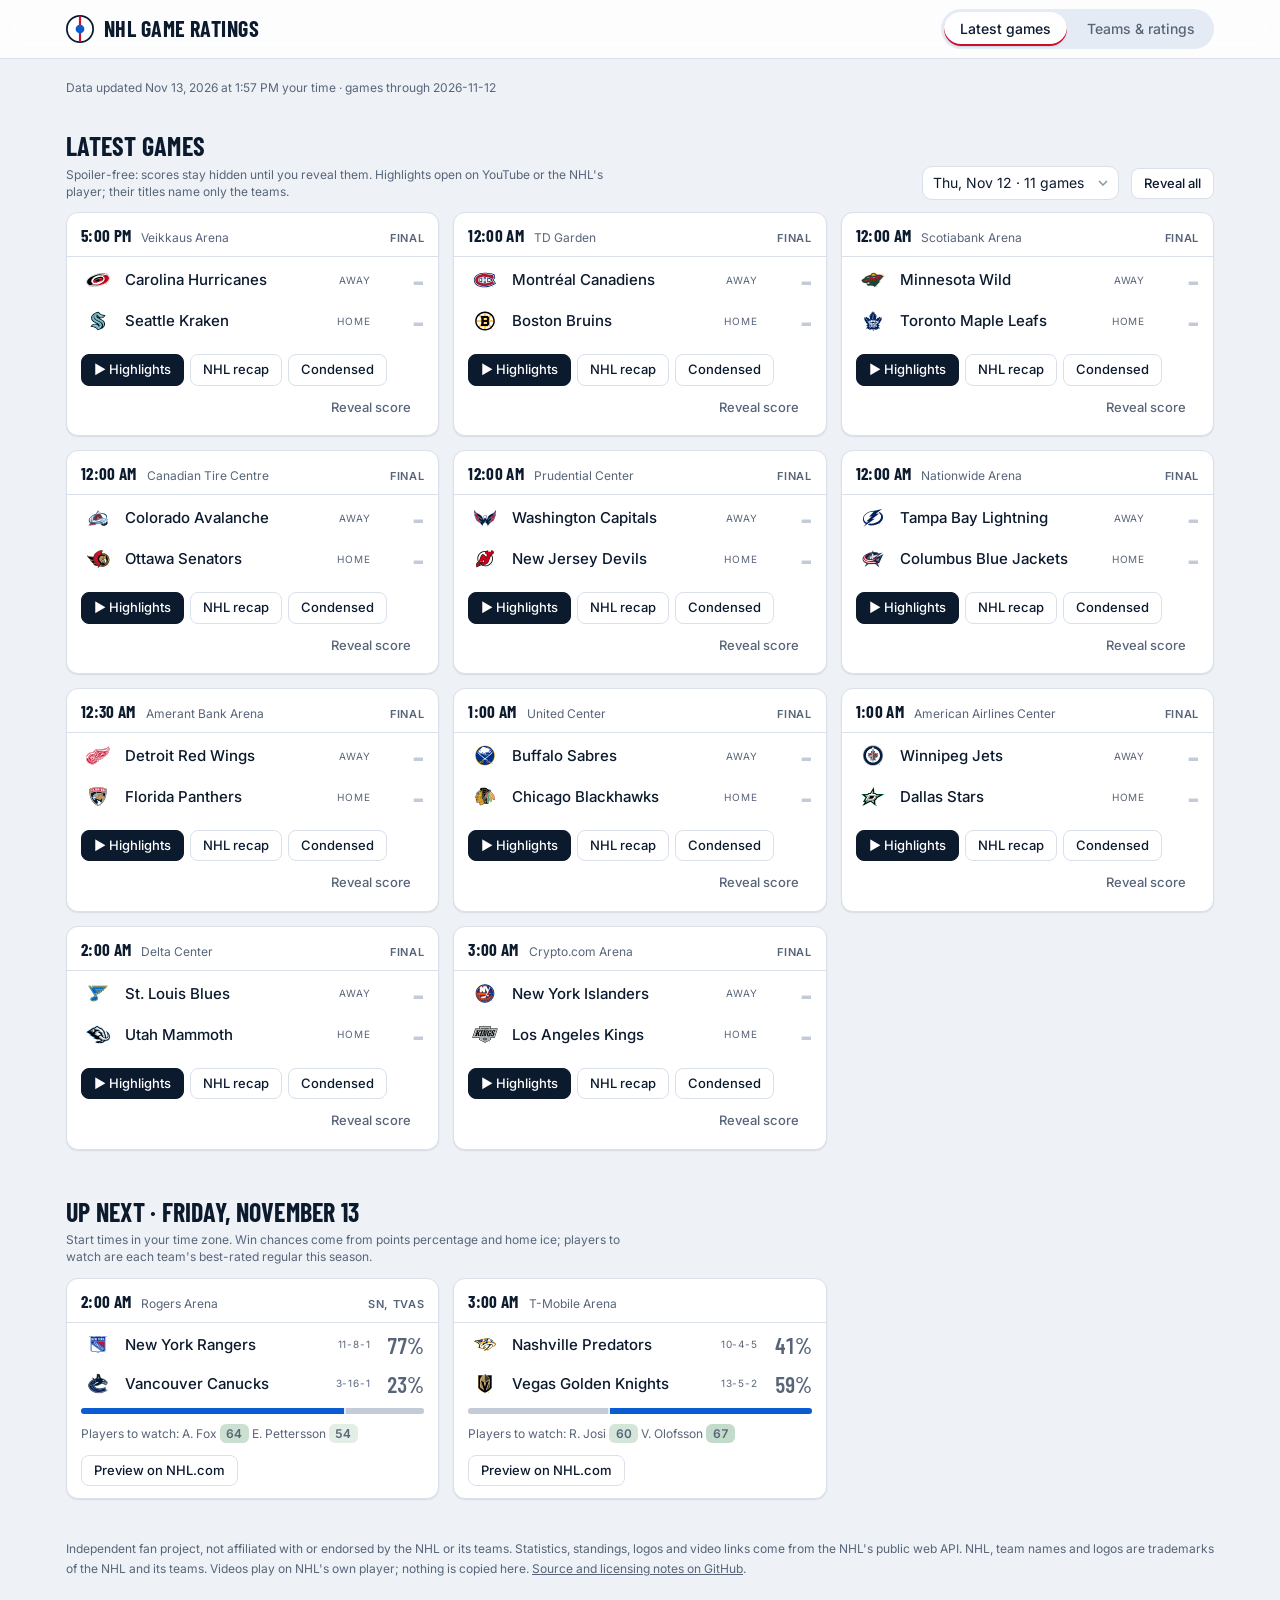
==== site/index.html @ 5bb73409 "Always-visible team, conference and division picker; compact stats views - Sticky strip with all 32 " ====
<!doctype html>
<html lang="en">
<head>
<meta charset="utf-8">
<meta name="viewport" content="width=device-width, initial-scale=1, viewport-fit=cover">
<meta name="color-scheme" content="light dark">
<meta name="theme-color" content="#ffffff" media="(prefers-color-scheme: light)">
<meta name="theme-color" content="#0d1726" media="(prefers-color-scheme: dark)">
<title>NHL Game Ratings</title>
<meta name="description" content="0-100 game scores and ratings for every NHL player, spoiler-free latest games, standings, trends and line combinations.">
<link rel="icon" href="data:image/svg+xml,%3Csvg xmlns='http://www.w3.org/2000/svg' viewBox='0 0 32 32'%3E%3Cellipse cx='16' cy='20' rx='12' ry='5' fill='%23141a23'/%3E%3Crect x='4' y='14' width='24' height='6' fill='%23141a23'/%3E%3Cellipse cx='16' cy='14' rx='12' ry='5' fill='%23394456'/%3E%3C/svg%3E">
<link rel="preconnect" href="https://fonts.googleapis.com">
<link rel="preconnect" href="https://fonts.gstatic.com" crossorigin>
<link rel="stylesheet" href="https://fonts.googleapis.com/css2?family=Barlow+Condensed:wght@500;600;700&family=Inter:wght@400;500;600&display=swap">
<link rel="stylesheet" href="theme.css?v=20261113e">
<link rel="stylesheet" href="app.css?v=20261113e">
<script src="vendor/d3.min.js"></script>
<script src="runtime.js?v=20261113e"></script>
</head>
<body>
<header class="app-head" id="top">
  <div class="app-head-in">
    <a class="brand" href="./" aria-label="NHL Game Ratings, home">
      <svg class="brand-mark" viewBox="0 0 32 32" aria-hidden="true"><circle cx="16" cy="16" r="15" class="bm-ring"/><path d="M16 1v30" class="bm-line"/><circle cx="16" cy="16" r="5" class="bm-dot"/></svg>
      <span class="brand-name">NHL Game Ratings</span>
    </a>
    <nav class="hr-tabs" role="tablist" aria-label="Views">
      <button type="button" class="hr-tab" role="tab" id="tab-latest" data-tab="latest" aria-controls="latest" aria-selected="true">Latest games</button>
      <button type="button" class="hr-tab" role="tab" id="tab-stats" data-tab="stats" aria-controls="stats" aria-selected="false">Teams &amp; ratings</button>
    </nav>
  </div>
</header>
<main id="dash-root">
<div class="hr">
  <h1 class="vh">NHL Game Ratings</h1>
  <p class="hr-updated" data-draw="updatedAt">—</p>

  <section class="hr-sec" id="latest" role="tabpanel" aria-labelledby="tab-latest">
    <div class="sec-head">
      <div>
        <h2>Latest games</h2>
        <p class="hr-sub">Spoiler-free: scores stay hidden until you reveal them. Highlights open on YouTube or the NHL's player; their titles name only the teams.</p>
      </div>
      <div class="hr-pick">
        <label for="hr-day" class="vh">Game day</label>
        <select id="hr-day" class="dash-select" data-draw="dayPick" aria-label="Game day" data-source="games"></select>
        <button type="button" class="hr-btn" id="hr-reveal-all">Reveal all</button>
        <button type="button" class="hr-btn" id="hr-hide-all" hidden>Hide all</button>
      </div>
    </div>
    <div class="hr-cards" data-source="games standings logosLight logosDark" data-draw="latestGames"></div>

  <section class="hr-sec" id="upnext" aria-labelledby="upnext-title">
    <div class="sec-head">
      <div>
        <h2 id="upnext-title" data-draw="upNextTitle">Up next</h2>
        <p class="hr-sub">Start times in your time zone. Win chances come from points percentage and home ice; players to watch are each team's best-rated regular this season.</p>
      </div>
    </div>
    <div class="hr-cards" data-source="upcoming standings logosLight logosDark" data-draw="upNext"></div>
  </section>
  </section>

  <div class="hr-panel" id="stats" role="tabpanel" aria-labelledby="tab-stats" hidden>
  <div class="scope" id="teams" role="group" aria-label="Pick a team, conference or division">
    <div class="scope-top" data-source="standings" data-draw="teamBar"></div>
    <div class="scope-logos" data-source="standings logosLight logosDark" data-draw="teamGrid"></div>
  </div>













  <nav class="sec-nav view-tabs" role="tablist" aria-label="Views of the stats">
    <button type="button" role="tab" data-view="players" aria-selected="true">Players</button>
    <button type="button" role="tab" data-view="team" data-needs-team aria-selected="false">Team</button>
    <button type="button" role="tab" data-view="lines" aria-selected="false">Lines</button>
    <button type="button" role="tab" data-view="league" aria-selected="false">Divisions &amp; standings</button>
  </nav>

  <div class="view" data-view="players">
    <div class="players-split">
  <section class="hr-sec" id="season">
    <div>
      <h2>Players</h2>
      <p class="hr-sub">Everything here is on a 0–100 scale where 50 is average. Rating is a running estimate of how good each player is, started from last season; game scores rate single games. Click a player to chart their season.</p>
      <details class="how">
        <summary>How it's scored</summary>
        <ul>
          <li><b>Game score</b> — each game's <i>xG Game Score</i>: shots, scoring chances (expected goals), assists, blocks, penalties, faceoffs, and the 5-on-5 chances for and against while on the ice. It's ranked against every game at the position: 50 is average, 70 beats 91% of games, 90 beats 99.6%.</li>
          <li><b>Rating</b> — starts from last season and moves a little toward each new game score, so one big night can't make a star. 50 is the average player, 70 about the top 2%.</li>
          <li><b>Goalies</b> — goals saved above expected: the chance quality of every shot faced minus goals allowed.</li>
          <li><b>Play-driving</b> — the team's 5-on-5 expected-goal edge per 60 minutes with the player on the ice, as a running rating; short nights count less.</li>
        </ul>
        <a href="#method">Full method</a>
      </details>
    </div>
    <div class="hr-scroll">
      <table class="hr-full hr-season" data-source="season" data-row-key="team,player_id" aria-label="Season average ratings by player">
        <thead><tr>
          <th class="l" data-field="name">Player</th>
          <th class="l" data-field="team">Team</th>
          <th class="l" data-field="pos">Pos</th>
          <th data-field="gp">GP</th>
          <th data-field="rating" title="Running estimate after the latest game, started from last season">Rating</th>
          <th data-field="since_start" title="Change since the start of the season">± Season</th>
          <th data-field="avg" title="Average game score this season">Avg game</th>
          <th data-field="last5" title="Average game score, last five games">Last 5</th>
          <th data-field="drive" title="5-on-5 expected-goal edge with the player on the ice, as a running rating">Play-driving</th>
        </tr></thead>
        <tbody data-draw="seasonRows"></tbody>
      </table>
    </div>
  </section>
  <section class="hr-sec" id="trends">
    <div class="hr-trend-grid" id="player-trend">
      <h3>Player trend</h3>
      <p class="hr-lede" data-draw="playerText">—</p>
      <div class="hr-key" aria-hidden="true">
        <span><i class="hr-sw hr-sw-dot"></i>Game score</span>
        <span><i class="hr-sw hr-sw-roll"></i>Rating</span>
        <span><i class="hr-sw hr-sw-band"></i>Likely range</span>
        <span><i class="hr-sw hr-sw-ref"></i>League average</span>
      </div>
      <div class="hr-chart" data-source="rolling" data-draw="playerChart"></div>
    </div>

    <div class="hr-trend-grid" id="hot">
      <h3>Who's trending</h3>
      <p class="hr-sub">Last five games against the season average (6+ games played).</p>
      <div class="hr-scroll">
        <table class="hr-full hr-hot" data-source="season" data-row-key="team,player_id" aria-label="Players trending up and down">
          <thead><tr>
            <th class="l" data-field="name">Player</th>
            <th class="l" data-field="pos">Pos</th>
            <th data-field="gp">GP</th>
            <th data-field="avg">Season</th>
            <th data-field="last5">Last 5</th>
            <th data-field="delta">Change</th>
            <th class="l">Last 10</th>
          </tr></thead>
          <tbody data-draw="hotRows"></tbody>
        </table>
      </div>
    </div>
  </section>
    </div>
  </div>

  <div class="view" data-view="team" hidden>
  <section class="hr-sec" id="team">
    <div class="team-hero" data-source="standings summary teamForm logosLight logosDark" data-draw="teamHero"></div>
  </section>
    <section class="hr-sec hr-trend-grid" id="team-trend">
      <h2>Team trend</h2>
      <p class="hr-lede" data-draw="teamTrendText">—</p>
      <div class="hr-key" aria-hidden="true">
        <span><i class="hr-sw hr-sw-win"></i>Win</span>
        <span><i class="hr-sw hr-sw-loss"></i>Loss</span>
        <span><i class="hr-sw hr-sw-roll"></i>5-game average</span>
        <span><i class="hr-sw hr-sw-ref"></i>League average</span>
      </div>
      <div class="hr-chart" data-source="teamGames" data-draw="teamChart"></div>
      <p class="hr-sub">Team rating: skaters' ratings averaged by ice time.</p>
    </section>
  <section class="hr-sec" id="grid">
    <div>
      <h2>Game log</h2>
      <p class="hr-sub">Every player, every game. Point at or tap a cell for the stats.</p>
    </div>
    <div class="hr-legend" aria-hidden="true" data-draw="legend"></div>
    <div class="hr-scroll hr-heat" data-source="ratings" data-draw="heat"></div>
  </section>
  <section class="hr-sec" id="game">
    <div>
      <h2>Game detail</h2>
      <p class="hr-sub">CF/CA: 5-on-5 shot attempts on ice · GF/GA: goals on ice · PD/PT: penalties drawn/taken · ixG: expected goals of own shots.</p>
    </div>
    <div class="hr-pick">
      <label for="hr-game" class="vh">Game</label>
      <select id="hr-game" class="dash-select" data-draw="gamePick" aria-label="Game" data-source="ratings"></select>
      <span data-draw="gameLinks">—</span>
    </div>
    <div class="hr-scroll">
      <table class="hr-full" data-source="ratings" data-row-key="game_id,player_id" aria-label="Skater ratings for the selected game">
        <thead><tr>
          <th class="l" data-field="name">Skater</th>
          <th class="l" data-field="pos">Pos</th>
          <th data-field="toi">TOI</th>
          <th data-field="rating">Rating</th>
          <th data-field="G">G</th>
          <th data-field="A1">A1</th>
          <th data-field="A2">A2</th>
          <th data-field="SOG">SOG</th>
          <th data-field="ixG">ixG</th>
          <th data-field="BLK">BLK</th>
          <th data-field="CF">CF</th>
          <th data-field="CA">CA</th>
          <th data-field="GF">GF</th>
          <th data-field="GA">GA</th>
          <th data-field="PD">PD</th>
          <th data-field="PT">PT</th>
          <th data-field="FOW">FOW</th>
          <th data-field="FOL">FOL</th>
        </tr></thead>
        <tbody data-draw="gameSkaters"></tbody>
      </table>
    </div>
    <div class="hr-scroll">
      <table class="hr-full" data-source="ratings" data-row-key="game_id,player_id" aria-label="Goalie ratings for the selected game">
        <thead><tr>
          <th class="l" data-field="name">Goalie</th>
          <th data-field="toi">TOI</th>
          <th data-field="rating">Rating</th>
          <th data-field="SA">Shots against</th>
          <th data-field="SV">Saves</th>
          <th data-field="GA">Goals against</th>
          <th data-field="xGA">Expected GA</th>
          <th data-field="decision">Decision</th>
        </tr></thead>
        <tbody data-draw="gameGoalies"></tbody>
      </table>
    </div>
    <h3>Lines in this game</h3>
    <div class="hr-lines" data-source="lines ratings" data-draw="gameLines"></div>
  </section>
  </div>

  <div class="view" data-view="lines" hidden>
  <section class="hr-sec" id="lines">
    <div>
      <h2>Lines</h2>
      <p class="hr-sub">Units with the most 5-on-5 time together, from shift charts. CF% is their share of shot attempts while together.</p>
    </div>
    <div class="hr-scroll">
      <table class="hr-full hr-hot" data-source="lineSeason" data-row-key="team,player_ids" aria-label="Most-used line combinations this season">
        <thead><tr>
          <th class="l" data-field="names">Unit</th>
          <th data-field="games">GP</th>
          <th data-field="toi_min">5v5 min</th>
          <th data-field="CF">CF</th>
          <th data-field="CA">CA</th>
          <th data-field="cf_pct">CF%</th>
          <th data-field="GF">GF</th>
          <th data-field="GA">GA</th>
          <th data-field="avg_rating">Line rating</th>
        </tr></thead>
        <tbody data-draw="lineRows"></tbody>
      </table>
    </div>
  </section>
  </div>

  <div class="view" data-view="league" hidden>
  <section class="hr-sec" id="groups">
    <div>
      <h2>Divisions &amp; conferences</h2>
      <p class="hr-sub">Average game score is each team's skater scores in a game, weighted by ice time, averaged over all its games. Average rating is the mean rating of skaters with 5+ games. Click a row to show only that group.</p>
    </div>
    <div class="hr-scroll">
      <table class="hr-full hr-groups" data-source="groupAvg" aria-label="Average scores by division and conference">
        <thead><tr>
          <th class="l" data-field="name">Group</th>
          <th data-field="teams">Teams</th>
          <th data-field="pts_pct" title="Points percentage, from the standings">Pts %</th>
          <th data-field="avg_game" title="Average team game score">Avg game score</th>
          <th data-field="avg_rating" title="Average skater rating (5+ games)">Avg rating</th>
          <th class="l" data-field="best_team">Best team</th>
          <th class="l" data-field="top_player">Top player</th>
        </tr></thead>
        <tbody data-draw="groupRows"></tbody>
      </table>
    </div>
  </section>
  <section class="hr-sec" id="standings">
    <div class="hr-standhead">
      <div>
        <h2>Standings</h2>
        <p class="hr-sub">The line marks the playoff cut: top three in each division plus two wild cards per conference. Click a team to open it.</p>
      </div>
    </div>
    <div class="hr-toggle" role="group" aria-label="Group standings by">
      <button type="button" class="hr-tog" data-view="division" aria-pressed="true">Division</button>
      <button type="button" class="hr-tog" data-view="conference" aria-pressed="false">Conference</button>
      <button type="button" class="hr-tog" data-view="league" aria-pressed="false">League</button>
    </div>
    <div class="hr-scroll">
      <table class="hr-full hr-stand" data-source="standings" data-row-key="team" aria-label="Season standings">
        <thead><tr>
          <th data-draw="rankHead">—</th>
          <th class="l" data-field="name">Team</th>
          <th data-field="gp">GP</th>
          <th data-field="w">W</th>
          <th data-field="l">L</th>
          <th data-field="otl">OTL</th>
          <th data-field="pts">PTS</th>
          <th data-field="pts_pct">P%</th>
          <th data-field="rw">RW</th>
          <th data-field="gf">GF</th>
          <th data-field="ga">GA</th>
          <th data-field="diff">Diff</th>
          <th data-field="home">Home</th>
          <th data-field="road">Road</th>
          <th data-field="l10">L10</th>
          <th data-field="streak">Streak</th>
        </tr></thead>
        <tbody data-draw="standingsRows"></tbody>
      </table>
    </div>
    <p class="hr-sub" data-draw="standingsAsOf">—</p>
  </section>
  <section class="hr-sec" id="upsets">
    <div>
      <h2>Upsets</h2>
      <p class="hr-sub">Wins by a team with under a 40% pre-game chance (from points percentage and home ice).</p>
    </div>
    <article class="hr-story" id="upset-story" data-source="games ratings goals" data-draw="upsetStory"></article>
    <div>
      <h3>Biggest upsets this season</h3>
    </div>
    <div class="hr-scroll">
      <table class="hr-full" data-source="games" data-row-key="game_id" aria-label="Biggest upsets of the season">
        <thead><tr>
          <th class="l" data-field="date">Date</th>
          <th class="l" data-field="winner">Winner</th>
          <th class="l" data-field="final">Score</th>
          <th class="l" data-field="loser">Beat</th>
          <th data-field="winner_pregame_pct">Win chance %</th>
          <th class="l" data-field="winner_star">Winner's best</th>
          <th class="l">Story</th>
        </tr></thead>
        <tbody data-draw="upsetRows"></tbody>
      </table>
    </div>
  </section>
  </div>

  <details id="method">
    <summary>How the ratings work</summary>
    <p>Two layers: a <strong>game score</strong> says what happened in one game; a <strong>rating</strong> says how good a player is, and is updated after every game. One game is a very noisy sample, and goals are the noisiest part of it, so both lean on shots and expected goals rather than on goals.</p>
    <p><strong>Expected goals (xG)</strong> is the chance that a shot becomes a goal, from a model trained on <span data-draw="methodXg">the two previous NHL seasons</span> and then frozen: shot distance, angle, shot type, rebound, off a turnover, power play, shorthanded, empty net.</p>
    <p><strong>Game score.</strong> Skaters get an <em>xG Game Score</em>: Dom Luszczyszyn's published Game Score (0.75 × goals + 0.70 × primary assists + 0.55 × secondary assists + 0.075 × shots on goal + 0.05 × blocks + 0.15 × penalties drawn − 0.15 × taken + 0.01 × faceoffs won − 0.01 × lost + 0.05 × 5-on-5 shot attempts for on ice − 0.05 × against + 0.15 × 5-on-5 goals for on ice − 0.15 × against), with goals replaced by the player's own expected goals and the on-ice shot-attempt and goal terms replaced by on-ice 5-on-5 expected goals for and against. Goalies get goals saved above expected. Each game's number is ranked against every game this season at the position (forwards, defense, goalies) and the rank placed on a 0–100 bell curve centred on 50: 70 beats 91% of games, 80 beats 98%, 90 beats 99.6%.</p>
    <p><strong>Rating.</strong> A Kalman filter keeps one running estimate per player plus how sure it is. Each season it starts from last season's final rating, pulled part of the way back to the position average. After each game it moves toward that game's number by a step that is bigger when the estimate is unsure; for play-driving and goalies, also when the game had more 5-on-5 ice time or more shots faced. Missed games and trades add uncertainty. Skaters' main rating runs on xG Game Score; <em>play-driving</em> runs on the 5-on-5 expected-goal difference per 60 minutes on ice; goalies' runs on goals saved above expected per shot. All settings were fitted on past seasons by how well each game's rating predicted the next game. Ratings run 0–100: 50 is the average player at the position and each 10 points is one standard deviation of last season's spread among regulars, so 70 is about the top 2% and 80 is rare.</p>
    <p data-draw="methodChecks"></p>
    <p><strong>Limits:</strong> these numbers only see what the play-by-play and shift charts record. Defensive positioning, zone exits and passes that don't lead to a shot are invisible, and on-ice numbers depend on teammates. Treat a single game as a summary, not a verdict.</p>
    <p><strong>Sources:</strong> Game Score — Luszczyszyn, Hockey Graphs (2016). Why shots and xG beat goals in small samples — Macdonald, Lennon &amp; Sturdivant (2012). Rating updates — state-space models as in Glickman &amp; Stern (1998) and Lopez, Matthews &amp; Baumer (2018), applied here to players.</p>
    <p><strong>Data and video:</strong> statistics, standings and team logos come from the NHL's public web API (boxscores, play-by-play and shift charts), documented by the community project NHL-API-Reference. Highlight links open NHL.com or YouTube, which host the videos; nothing is copied here. This page is an independent fan project and is not affiliated with or endorsed by the NHL or its teams. NHL and team names and logos are trademarks of the NHL and its teams.</p>
  </details>
  </div>
</div>

<footer class="site-foot">
  Independent fan project, not affiliated with or endorsed by the NHL or its teams. Statistics, standings, logos and video links come from the NHL's public web API.
  NHL, team names and logos are trademarks of the NHL and its teams. Videos play on NHL's own player; nothing is copied here.
  <a href="https://github.com/k-sufliarsky/nhl-stats">Source and licensing notes on GitHub</a>.
</footer>
</main>
<script src="app.js?v=20261113e"></script>
</body>
</html>
---- site/theme.css ----
/* Design tokens for the static site. The page styles (app.css) use only these names. */
:root {
  /* Rink at night, scoreboard numerals. Ice-white ground, navy ink, goal-light red for what's active. */
  color-scheme: light;
  --color-bg: #eef2f7;
  --color-panel: #ffffff;
  --color-fg: #0c1a2e;
  --color-fg-muted: #586579;
  --color-border-line: #d9e0ea;
  --color-ok: #17804a;
  --color-warn: #c47f00;
  --color-bad: #c42b3a;
  --color-accent: #c8102e;
  --color-accent-soft: #fde8eb;
  --color-ink-soft: #e4ebf4;
  --series-1: #0b5bd3;
  --series-2: #d9822b;
  --series-3: #7b56c7;
  --series-4: #2a9d8f;

  --font-anthropic-sans: "Inter", ui-sans-serif, system-ui, -apple-system, "Segoe UI", Roboto, "Helvetica Neue", Arial, sans-serif;
  --font-anthropic-serif: "Barlow Condensed", "Arial Narrow", "Roboto Condensed", ui-sans-serif, system-ui, sans-serif;
  --font-display: "Barlow Condensed", "Arial Narrow", "Roboto Condensed", ui-sans-serif, system-ui, sans-serif;
  --cds-font-size-caption: 12px;
  --cds-font-size-body: 14px;
  --cds-font-size-heading: 18px;
  --cds-font-size-title: 34px;
  --cds-font-weight-medium: 600;

  --cds-gap-xs: 4px; --cds-gap-sm: 8px; --cds-gap-md: 12px; --cds-gap-lg: 20px; --cds-gap-xl: 36px;
  --cds-pad-xs: 4px; --cds-pad-sm: 8px; --cds-pad-md: 14px; --cds-pad-lg: 18px; --cds-pad-xl: 24px;
  --cds-radius: 10px;

  --cds-chart-muted: #c3cbd8;
  --cds-chart-grid: #e8edf4;
  --cds-chart-axis: #c3cbd8;
  --cds-chart-reference: #8a94a6;
  --cds-chart-status-critical: #c42b3a;
  --cds-text-secondary: #586579;
  --cds-surface-popover: #ffffff;
  --cds-border: #d3dae5;
  --cds-shadow-popover: 0 10px 30px rgba(12, 26, 46, .16);
  --shadow-card: 0 1px 2px rgba(12, 26, 46, .06), 0 1px 1px rgba(12, 26, 46, .04);
  --head-bg: rgba(255, 255, 255, .86);
  --cds-dur-slow: 400ms;
  --cds-ease-out: cubic-bezier(.2, .8, .2, 1);
}

@media (prefers-color-scheme: dark) {
  :root:not([data-theme="light"]) {
    color-scheme: dark;
    --color-bg: #08111e;
    --color-panel: #0f1b2d;
    --color-fg: #e7edf6;
    --color-fg-muted: #93a1b6;
    --color-border-line: #1f2e45;
    --color-ok: #3cc479;
    --color-warn: #e8a93a;
    --color-bad: #f0616c;
    --color-accent: #ff4b60;
    --color-accent-soft: #3a1520;
    --color-ink-soft: #16243a;
    --series-1: #5aa2ff;
    --series-2: #f0a35e;
    --series-3: #a98bf0;
    --series-4: #4cc3b4;
    --cds-chart-muted: #33435c;
    --cds-chart-grid: #182740;
    --cds-chart-axis: #33435c;
    --cds-chart-reference: #7d8aa0;
    --cds-text-secondary: #93a1b6;
    --cds-surface-popover: #142338;
    --cds-border: #2a3b56;
    --cds-shadow-popover: 0 10px 30px rgba(0, 0, 0, .55);
    --shadow-card: none;
    --head-bg: rgba(13, 23, 38, .88);
  }
}
:root[data-theme="dark"] {
  color-scheme: dark;
  --color-bg: #08111e; --color-panel: #0f1b2d; --color-fg: #e7edf6; --color-fg-muted: #93a1b6; --color-border-line: #1f2e45;
  --color-ok: #3cc479; --color-warn: #e8a93a; --color-bad: #f0616c; --color-accent: #ff4b60; --color-accent-soft: #3a1520; --color-ink-soft: #16243a;
  --series-1: #5aa2ff; --series-2: #f0a35e; --series-3: #a98bf0; --series-4: #4cc3b4;
  --cds-chart-muted: #33435c; --cds-chart-grid: #182740; --cds-chart-axis: #33435c; --cds-chart-reference: #7d8aa0;
  --cds-text-secondary: #93a1b6; --cds-surface-popover: #142338; --cds-border: #2a3b56; --cds-shadow-popover: 0 10px 30px rgba(0, 0, 0, .55);
  --shadow-card: none; --head-bg: rgba(13, 23, 38, .88);
}

*, *::before, *::after { box-sizing: border-box; }
[hidden] { display: none !important; }
html { -webkit-text-size-adjust: 100%; }
body {
  margin: 0;
  background: var(--color-bg);
  color: var(--color-fg);
  font: 400 var(--cds-font-size-body)/1.45 var(--font-anthropic-sans);
}
#dash-root {
  max-width: 1180px;
  margin: 0 auto;
  padding-block: 20px 56px;
  padding-left: max(16px, env(safe-area-inset-left, 0px));
  padding-right: max(16px, env(safe-area-inset-right, 0px));
}
img { max-width: 100%; }
.dash-select {
  font: inherit;
  color: var(--color-fg);
  background-color: var(--color-panel);
  border: 1px solid var(--color-border-line);
  border-radius: var(--cds-radius);
  padding: 6px 30px 6px 10px;
  appearance: none;
  background-image: url("data:image/svg+xml,%3Csvg xmlns='http://www.w3.org/2000/svg' width='10' height='6'%3E%3Cpath d='M1 1l4 4 4-4' fill='none' stroke='%238a94a6' stroke-width='1.5'/%3E%3C/svg%3E");
  background-repeat: no-repeat;
  background-position: right 10px center;
  max-width: 100%;
}
.dash-select:focus-visible { outline: 2px solid var(--color-fg); outline-offset: 1px; }
.site-foot { margin-top: 40px; font-size: var(--cds-font-size-caption); color: var(--color-fg-muted); line-height: 1.6; }
.site-foot a { color: inherit; }
.hr-updated { font-size: var(--cds-font-size-caption); color: var(--color-fg-muted); margin: 6px 0 0; }
---- site/app.css ----
.hr { display: flex; flex-direction: column; gap: var(--cds-gap-xl); font-family: var(--font-anthropic-sans); color: var(--color-fg); }
.hr h1 { font-family: var(--font-anthropic-serif); font-weight: 400; font-size: var(--cds-font-size-title); margin: 0; text-wrap: balance; }
.hr h2 { font-size: var(--cds-font-size-heading); font-weight: var(--cds-font-weight-medium); margin: 0; text-wrap: balance; }
.hr h3 { font-family: var(--font-anthropic-serif); font-weight: 400; font-size: var(--cds-font-size-heading); margin: 0; text-wrap: balance; }
.hr-lede { margin: var(--cds-gap-sm) 0 0; max-width: 68ch; line-height: 1.5; }
.hr-sub { color: var(--color-fg-muted); font-size: var(--cds-font-size-caption); margin: 4px 0 0; max-width: 72ch; line-height: 1.45; }
.hr-sec { display: flex; flex-direction: column; gap: var(--cds-gap-md); min-width: 0; }
.hr-scroll { overflow-x: auto; min-width: 0; position: relative; border: 1px solid var(--color-border-line); border-radius: var(--cds-radius); background: var(--color-panel); }
.hr table { border-collapse: collapse; font-variant-numeric: tabular-nums; font-size: var(--cds-font-size-body); }
.hr th, .hr td { padding: 6px 10px; text-align: right; white-space: nowrap; border-bottom: 1px solid var(--color-border-line); }
.hr th { font-size: var(--cds-font-size-caption); color: var(--color-fg-muted); font-weight: var(--cds-font-weight-medium); text-transform: uppercase; letter-spacing: .04em; }
.hr th.l, .hr td.l { text-align: left; }
.hr tbody tr:last-child td { border-bottom: 0; }
.hr-full { width: 100%; }
.hr-chip { display: inline-block; min-width: 2.6em; text-align: center; padding: 2px 6px; border-radius: 6px; font-weight: var(--cds-font-weight-medium); }
.hr-bar { display: inline-flex; align-items: center; gap: 8px; }
.hr-bar i { display: inline-block; height: 6px; border-radius: 3px; background: var(--cds-chart-muted); width: 60px; position: relative; overflow: hidden; }
.hr-bar i b { position: absolute; inset: 0 auto 0 0; border-radius: 3px; background: var(--color-fg-muted); }
.hr-heat { min-height: 200px; }
.hr-heat table { font-size: var(--cds-font-size-caption); }
.hr-heat th, .hr-heat td { padding: 0; border-bottom: 0; }
.hr-heat thead th { padding: 6px 2px; text-align: center; line-height: 1.25; text-transform: none; letter-spacing: 0; vertical-align: bottom; }
.hr-heat td.c { width: 38px; height: 28px; text-align: center; border: 1px solid var(--color-panel); cursor: default; }
.hr-heat td.c:focus-visible { outline: 2px solid var(--color-fg); outline-offset: -2px; }
.hr-heat td.empty { color: var(--color-fg-muted); }
.hr-heat .nm { position: sticky; left: 0; background: var(--color-panel); text-align: left; padding: 0 10px; font-size: var(--cds-font-size-body); z-index: 1; }
.hr-heat .w { color: var(--color-ok); } .hr-heat .lo { color: var(--color-bad); }
.hr-tip { position: absolute; z-index: 5; pointer-events: none; background: var(--cds-surface-popover); border: 1px solid var(--cds-border); box-shadow: var(--cds-shadow-popover); border-radius: var(--cds-radius); padding: 8px 10px; font-size: var(--cds-font-size-caption); line-height: 1.45; max-width: 260px; white-space: normal; }
.hr-tip strong { display: block; font-size: var(--cds-font-size-body); }
.hr-tip span { color: var(--cds-text-secondary); }
.hr-empty { min-height: 230px; display: flex; align-items: center; justify-content: center; color: var(--color-fg-muted); font-size: var(--cds-font-size-body); }
.hr-tip-float { position: fixed; z-index: 50; max-width: min(320px, calc(100vw - 16px)); }
.hr-pick { display: flex; flex-wrap: wrap; align-items: center; gap: var(--cds-gap-md); }
.hr-pick label { font-size: var(--cds-font-size-caption); color: var(--color-fg-muted); text-transform: uppercase; letter-spacing: .04em; }
.hr-team { display: flex; flex-wrap: wrap; align-items: center; gap: var(--cds-gap-md); margin-top: var(--cds-gap-md); }
.hr-team label { font-weight: var(--cds-font-weight-medium); }
.hr-legend { display: flex; flex-wrap: wrap; gap: var(--cds-gap-sm); align-items: center; font-size: var(--cds-font-size-caption); color: var(--color-fg-muted); }
.hr-legend .hr-chip { min-width: 3.4em; }
.hr-story { background: var(--color-panel); border: 1px solid var(--color-border-line); border-radius: var(--cds-radius); padding: var(--cds-pad-lg); display: flex; flex-direction: column; gap: var(--cds-gap-md); min-height: 160px; }
.hr-story p { margin: 0; max-width: 70ch; line-height: 1.55; }
.hr-story .meta { color: var(--color-fg-muted); font-size: var(--cds-font-size-caption); }
.hr-story ol { margin: 0; padding-left: 1.3em; display: flex; flex-direction: column; gap: 6px; line-height: 1.45; }
.hr-story .cols { display: grid; grid-template-columns: repeat(auto-fit, minmax(220px, 1fr)); gap: var(--cds-gap-lg); }
.hr-story .cols > div { min-width: 0; }
.hr-story h4 { margin: 0 0 6px; font-size: var(--cds-font-size-caption); color: var(--color-fg-muted); text-transform: uppercase; letter-spacing: .04em; font-weight: var(--cds-font-weight-medium); }
.hr-story ul { list-style: none; margin: 0; padding: 0; display: flex; flex-direction: column; gap: 4px; }
.hr-story li.p { display: flex; justify-content: space-between; gap: 8px; }
.hr-tag { font-size: var(--cds-font-size-caption); color: var(--color-fg-muted); }
.hr a { color: inherit; text-decoration-color: var(--color-fg-muted); text-underline-offset: 2px; }
.hr a:hover { text-decoration-color: var(--color-fg); }
.hr-btn { font: inherit; font-size: var(--cds-font-size-caption); background: transparent; color: var(--color-fg); border: 1px solid var(--color-border-line); border-radius: 6px; padding: 3px 8px; cursor: pointer; }
.hr-btn:hover { background: var(--color-bg); }
.hr tr.on td { background: var(--color-bg); }
.hr details { border-top: 1px solid var(--color-border-line); padding-top: var(--cds-gap-md); }
.hr details summary { cursor: pointer; font-weight: var(--cds-font-weight-medium); }
.hr details p, .hr details li { max-width: 72ch; line-height: 1.55; }
.hr-confs { display: grid; grid-template-columns: repeat(auto-fit, minmax(300px, 1fr)); gap: var(--cds-gap-lg); min-height: 220px; }
.hr-conf { display: flex; flex-direction: column; gap: var(--cds-gap-md); min-width: 0; }
.hr-conf h3 { font-family: var(--font-anthropic-sans); font-size: var(--cds-font-size-body); font-weight: var(--cds-font-weight-medium); }
.hr-div { display: flex; flex-direction: column; gap: 6px; min-width: 0; }
.hr-div h4 { margin: 0; font-size: var(--cds-font-size-caption); color: var(--color-fg-muted); text-transform: uppercase; letter-spacing: .04em; font-weight: var(--cds-font-weight-medium); }
.hr-logos { display: grid; grid-template-columns: repeat(auto-fill, minmax(62px, 1fr)); gap: 6px; }
.hr-logo { font: inherit; display: flex; flex-direction: column; align-items: center; gap: 2px; padding: 6px 2px 4px; background: var(--color-panel); color: var(--color-fg); border: 1px solid var(--color-border-line); border-radius: var(--cds-radius); cursor: pointer; font-size: var(--cds-font-size-caption); }
.hr-logo img { width: 40px; height: 28px; object-fit: contain; }
.hr-logo:hover { background: var(--color-bg); }
.hr-logo:focus-visible, .hr-tog:focus-visible { outline: 2px solid var(--color-fg); outline-offset: 1px; }
.hr-logo[aria-pressed=true] { border-color: var(--color-fg); box-shadow: inset 0 0 0 1px var(--color-fg); font-weight: var(--cds-font-weight-medium); }
.hr-teamhead { display: flex; align-items: center; gap: var(--cds-gap-md); }
.hr-teamhead img { width: 56px; height: 40px; object-fit: contain; }
.hr-toggle { display: inline-flex; border: 1px solid var(--color-border-line); border-radius: var(--cds-radius); overflow: hidden; align-self: flex-start; }
.hr-tog { font: inherit; font-size: var(--cds-font-size-caption); padding: 5px 12px; background: var(--color-panel); color: var(--color-fg-muted); border: 0; border-right: 1px solid var(--color-border-line); cursor: pointer; }
.hr-tog:last-child { border-right: 0; }
.hr-tog[aria-pressed=true] { background: var(--color-bg); color: var(--color-fg); font-weight: var(--cds-font-weight-medium); }
.hr-stand td.tm { text-align: left; }
.hr-stand td.tm span { display: inline-flex; align-items: center; gap: 8px; }
.hr-stand td.tm img { width: 26px; height: 20px; object-fit: contain; }
.hr-stand tr.sub td { text-align: left; font-size: var(--cds-font-size-caption); color: var(--color-fg-muted); padding-left: 16px; }
.hr-stand tr.grp td { text-align: left; font-size: var(--cds-font-size-caption); color: var(--color-fg-muted); text-transform: uppercase; letter-spacing: .04em; font-weight: var(--cds-font-weight-medium); background: var(--color-bg); }
.hr-stand tr.pick { cursor: pointer; }
.hr-stand tr.pick:hover td { background: var(--color-bg); }
.hr-stand tr.cut td { border-bottom: 2px solid var(--color-fg-muted); }
.hr .pos { color: var(--color-ok); } .hr .neg { color: var(--color-bad); }
.hr-standhead { display: flex; align-items: center; justify-content: space-between; gap: var(--cds-gap-md); }
.hr-standbar:has(> [hidden]:only-child) { display: none; }
.hr-chart { position: relative; min-height: 260px; min-width: 0; background: var(--color-panel); border: 1px solid var(--color-border-line); border-radius: var(--cds-radius); padding: var(--cds-pad-sm) 0; }
.hr-chart svg { display: block; width: 100%; height: auto; overflow: visible; }
.hr-chart .tick text, .hr-chart .lbl { fill: var(--cds-text-secondary); font-size: var(--cds-font-size-caption); font-family: var(--font-anthropic-sans); }
.hr-chart .tick line { stroke: var(--cds-chart-grid); }
.hr-chart .domain { display: none; }
.hr-key { display: flex; flex-wrap: wrap; gap: var(--cds-gap-md); font-size: var(--cds-font-size-caption); color: var(--color-fg-muted); align-items: center; }
.hr-key span { display: inline-flex; align-items: center; gap: 6px; }
.hr-sw { display: inline-block; width: 16px; height: 3px; border-radius: 2px; background: var(--color-fg-muted); }
.hr-sw-band { width: 16px; height: 10px; border-radius: 2px; background: color-mix(in oklab, var(--series-1) 22%, transparent); }
details.how { margin: 10px 0 0; max-width: 72ch; font-size: var(--cds-font-size-caption); color: var(--color-fg-muted); }
details.how > summary { cursor: pointer; color: var(--color-fg); font-weight: 600; width: fit-content; }
details.how ul { margin: 6px 0 4px; padding-left: 18px; line-height: 1.45; }
details.how li { margin: 3px 0; }
details.how a { color: inherit; }
.hr-sw-dot { width: 9px; height: 9px; border-radius: 50%; background: var(--color-panel); border: 1.5px solid var(--color-fg-muted); }
.hr-sw-ref { background: none; border-top: 2px dashed var(--cds-chart-reference); height: 0; }
.hr-sw-win { width: 9px; height: 9px; border-radius: 50%; background: var(--color-ok); }
.hr-sw-loss { width: 9px; height: 9px; border-radius: 50%; background: var(--color-bad); }
.hr-trend-grid { display: flex; flex-direction: column; gap: var(--cds-gap-md); min-width: 0; }
.hr-season tr.pick { cursor: pointer; }
.hr-season tr.pick:hover td { background: var(--color-bg); }
.hr-hot tr.grp td { text-align: left; font-size: var(--cds-font-size-caption); color: var(--color-fg-muted); text-transform: uppercase; letter-spacing: .04em; font-weight: var(--cds-font-weight-medium); background: var(--color-bg); }
.hr-hot tr.pick { cursor: pointer; }
.hr-hot tr.pick:hover td { background: var(--color-bg); }
.hr-spark { display: block; }
.hr-panel { display: flex; flex-direction: column; gap: var(--cds-gap-xl); }
.hr-tabs { display: flex; gap: 4px; margin-top: var(--cds-gap-md); border-bottom: 1px solid var(--color-border-line); }
.hr-tab { font: inherit; font-size: var(--cds-font-size-body); padding: 8px 14px; background: none; border: 0; border-bottom: 2px solid transparent; margin-bottom: -1px; color: var(--color-fg-muted); cursor: pointer; }
.hr-tab[aria-selected=true] { color: var(--color-fg); border-bottom-color: var(--color-fg); font-weight: var(--cds-font-weight-medium); }
.hr-tab:focus-visible, .hr-btn:focus-visible, .hr-player:focus-visible { outline: 2px solid var(--color-fg); outline-offset: 2px; }
.hr-cards { display: grid; grid-template-columns: repeat(auto-fill, minmax(280px, 1fr)); gap: var(--cds-gap-md); min-height: 180px; }
.hr-card { background: var(--color-panel); border: 1px solid var(--color-border-line); border-radius: var(--cds-radius); padding: var(--cds-pad-md); display: flex; flex-direction: column; gap: var(--cds-gap-sm); min-width: 0; }
.hr-card .meta { font-size: var(--cds-font-size-caption); color: var(--color-fg-muted); }
.hr-match { display: flex; flex-direction: column; gap: 6px; }
.hr-match .tm { font: inherit; color: inherit; display: flex; align-items: center; gap: 10px; min-width: 0; width: 100%; padding: 4px 6px; margin: 0 -6px; background: none; border: 0; border-radius: var(--cds-radius); text-align: left; cursor: pointer; }
.hr-match .tm:hover { background: var(--color-bg); }
.hr-match .tm:hover .nm { text-decoration: underline; text-underline-offset: 2px; text-decoration-color: var(--color-fg-muted); }
.hr-match .tm:focus-visible { outline: 2px solid var(--color-fg); outline-offset: 1px; }
.hr-match .tm img { width: 34px; height: 26px; object-fit: contain; flex: none; }
.hr-match .tm .nm { flex: 1; min-width: 0; overflow: hidden; text-overflow: ellipsis; white-space: nowrap; }
.hr-match .tm .sc { font-family: var(--font-anthropic-serif); font-size: var(--cds-font-size-heading); font-variant-numeric: tabular-nums; min-width: 1.5em; text-align: right; }
.hr-match .tm.win .nm, .hr-match .tm.win .sc { font-weight: var(--cds-font-weight-medium); }
.hr-match .tm.lose { color: var(--color-fg-muted); }
.hr-veil { display: flex; align-items: center; justify-content: space-between; gap: 8px; padding: 8px 10px; border: 1px dashed var(--color-border-line); border-radius: var(--cds-radius); color: var(--color-fg-muted); font-size: var(--cds-font-size-caption); }
.hr-res { font-size: var(--cds-font-size-caption); color: var(--color-fg-muted); line-height: 1.5; }
.hr-badge { display: inline-block; padding: 1px 7px; border-radius: 999px; font-size: var(--cds-font-size-caption); font-weight: var(--cds-font-weight-medium); background: color-mix(in oklab, var(--color-warn) 22%, var(--color-panel)); color: var(--color-fg); }
.hr-acts { display: flex; flex-wrap: wrap; gap: 6px; margin-top: auto; }
.hr-acts a.hr-btn { text-decoration: none; display: inline-flex; align-items: center; }
.hr-players { display: flex; flex-direction: column; gap: var(--cds-gap-md); }
.hr-players h4 { margin: 0 0 6px; font-size: var(--cds-font-size-caption); color: var(--color-fg-muted); text-transform: uppercase; letter-spacing: .04em; font-weight: var(--cds-font-weight-medium); }
.hr-pgrid { display: grid; grid-template-columns: repeat(auto-fill, minmax(190px, 1fr)); gap: 6px; }
.hr-player { font: inherit; display: flex; align-items: center; justify-content: space-between; gap: 6px; padding: 6px 8px; background: var(--color-panel); color: var(--color-fg); border: 1px solid var(--color-border-line); border-radius: var(--cds-radius); cursor: pointer; text-align: left; min-width: 0; }
.hr-player:hover { background: var(--color-bg); }
.hr-player[aria-pressed=true] { border-color: var(--color-fg); box-shadow: inset 0 0 0 1px var(--color-fg); }
.hr-player .pn { min-width: 0; overflow: hidden; text-overflow: ellipsis; white-space: nowrap; }
.hr-player .pp { color: var(--color-fg-muted); font-size: var(--cds-font-size-caption); margin-left: 4px; }
.hr-lines { display: flex; flex-direction: column; gap: 6px; min-height: 120px; }
.hr-unit { display: grid; grid-template-columns: 4.5em 1fr; gap: 10px; align-items: center; background: var(--color-panel); border: 1px solid var(--color-border-line); border-radius: var(--cds-radius); padding: 8px 10px; min-width: 0; }
.hr-unit .ul { font-size: var(--cds-font-size-caption); color: var(--color-fg-muted); text-transform: uppercase; letter-spacing: .04em; }
.hr-unit .um { display: flex; flex-wrap: wrap; gap: 6px 14px; align-items: center; min-width: 0; }
.hr-unit .pm { display: inline-flex; align-items: center; gap: 6px; }
.hr-unit .us { grid-column: 2; font-size: var(--cds-font-size-caption); color: var(--color-fg-muted); }
.hr-unit-gap { height: 4px; }
[data-dash-source-state=refreshing] { opacity: .5; }


/* ===================================================================== redesign */
.vh { position: absolute; width: 1px; height: 1px; overflow: hidden; clip: rect(0 0 0 0); white-space: nowrap; }
.hr { gap: var(--cds-gap-xl); }
.hr-panel { gap: var(--cds-gap-xl); }
.hr h2 { font-family: var(--font-display); font-weight: 700; font-size: 26px; letter-spacing: .01em; text-transform: uppercase; line-height: 1.05; }
.hr h3 { font-family: var(--font-display); font-weight: 600; font-size: 19px; letter-spacing: .02em; text-transform: uppercase; }
.hr-sec > div:first-child > .hr-sub, .sec-head .hr-sub { margin-top: 6px; }
.hr-sec { scroll-margin-top: 120px; }
.hr-updated { margin: 0; }

/* app header */
.app-head { position: sticky; top: 0; z-index: 30; background: var(--head-bg); backdrop-filter: saturate(1.4) blur(10px); -webkit-backdrop-filter: saturate(1.4) blur(10px); border-bottom: 1px solid var(--color-border-line); }
.app-head-in { max-width: 1180px; margin: 0 auto; display: flex; align-items: center; justify-content: space-between; gap: 16px; min-height: 58px;
  padding-left: max(16px, env(safe-area-inset-left, 0px)); padding-right: max(16px, env(safe-area-inset-right, 0px)); }
.brand { display: inline-flex; align-items: center; gap: 10px; color: var(--color-fg); text-decoration: none; }
.brand-mark { width: 28px; height: 28px; flex: none; }
.bm-ring { fill: var(--color-panel); stroke: var(--color-fg); stroke-width: 2; }
.bm-line { stroke: var(--color-accent); stroke-width: 2.5; }
.bm-dot { fill: var(--series-1); }
.brand-name { font-family: var(--font-display); font-weight: 700; font-size: 22px; letter-spacing: .02em; text-transform: uppercase; white-space: nowrap; }
.app-head .hr-tabs { border: 0; margin: 0; gap: 4px; background: var(--color-ink-soft); padding: 3px; border-radius: 999px; }
.app-head .hr-tab { border: 0; margin: 0; border-radius: 999px; padding: 7px 16px; font-weight: 500; color: var(--color-fg-muted); }
.app-head .hr-tab[aria-selected=true] { background: var(--color-panel); color: var(--color-fg); box-shadow: var(--shadow-card), inset 0 -2px 0 var(--color-accent); }

/* buttons */
.btn, .hr-btn { font: inherit; font-size: 13px; font-weight: 500; display: inline-flex; align-items: center; gap: 6px; padding: 7px 12px; border-radius: 8px;
  border: 1px solid var(--color-border-line); background: var(--color-panel); color: var(--color-fg); cursor: pointer; text-decoration: none; line-height: 1.2; }
.btn:hover, .hr-btn:hover { background: var(--color-ink-soft); }
.btn:focus-visible { outline: 2px solid var(--color-fg); outline-offset: 2px; }
.btn-primary { background: var(--color-fg); border-color: var(--color-fg); color: var(--color-panel); }
.btn-primary:hover { background: var(--color-fg); opacity: .88; }
.btn-ghost { background: transparent; border-color: transparent; color: var(--color-fg-muted); }
.btn-ghost:hover { color: var(--color-fg); background: var(--color-ink-soft); }

/* section head with controls on the right */
.sec-head { display: flex; flex-wrap: wrap; align-items: flex-end; justify-content: space-between; gap: 12px 20px; }
.sec-head > div:first-child { min-width: 0; max-width: 62ch; }

/* latest games: scoreboard cards */
.hr-cards { grid-template-columns: repeat(auto-fill, minmax(300px, 1fr)); gap: 14px; }
.game { background: var(--color-panel); border: 1px solid var(--color-border-line); border-radius: 12px; box-shadow: var(--shadow-card); display: flex; flex-direction: column; overflow: hidden; min-width: 0; }
.game-top { display: flex; align-items: baseline; gap: 10px; padding: 10px 14px 8px; border-bottom: 1px solid var(--color-border-line); }
.game-time { font-family: var(--font-display); font-weight: 700; font-size: 17px; letter-spacing: .02em; }
.game-venue { flex: 1; min-width: 0; font-size: 12px; color: var(--color-fg-muted); overflow: hidden; text-overflow: ellipsis; white-space: nowrap; }
.game-state { font-size: 11px; font-weight: 600; letter-spacing: .06em; text-transform: uppercase; color: var(--color-fg-muted); }
.game-team { font: inherit; color: var(--color-fg); display: grid; grid-template-columns: 34px 1fr auto 44px; align-items: center; gap: 10px; width: 100%;
  padding: 9px 14px; background: none; border: 0; text-align: left; cursor: pointer; }
.game-team + .game-team { padding-top: 4px; }
.game-team:hover { background: var(--color-ink-soft); }
.game-team:focus-visible { outline: 2px solid var(--color-fg); outline-offset: -2px; }
.game-team img { width: 34px; height: 26px; object-fit: contain; }
.game-team .nm { font-weight: 500; font-size: 15px; min-width: 0; overflow: hidden; text-overflow: ellipsis; white-space: nowrap; }
.game-team .side { font-size: 10px; letter-spacing: .08em; text-transform: uppercase; color: var(--color-fg-muted); }
.game-team .sc { font-family: var(--font-display); font-weight: 700; font-size: 28px; line-height: 1; text-align: right; font-variant-numeric: tabular-nums; }
.game-team .sc.is-hidden { color: var(--cds-chart-muted); }
.game-team.lose { color: var(--color-fg-muted); }
.game-team.lose .sc { font-weight: 500; }
.game-team.win .nm { font-weight: 700; }
.game-notes { padding: 4px 14px 2px; font-size: 12px; color: var(--color-fg-muted); display: flex; flex-direction: column; gap: 4px; }
.game-notes .hr-chip { font-size: 12px; padding: 1px 5px; min-width: 2.4em; }
.game-acts { display: flex; flex-wrap: wrap; align-items: center; gap: 6px; padding: 10px 14px 12px; margin-top: auto; }
.game-acts .btn-ghost { margin-left: auto; }
.game-novid { font-size: 12px; color: var(--color-fg-muted); }

/* stats: team bar, picker, section nav */
.team-bar { display: flex; flex-wrap: wrap; align-items: center; justify-content: space-between; gap: 12px; padding: 12px 14px; background: var(--color-panel);
  border: 1px solid var(--color-border-line); border-radius: 12px; box-shadow: var(--shadow-card); }
.tb-who { display: flex; align-items: center; gap: 12px; min-width: 0; }
.tb-who img { width: 44px; height: 32px; object-fit: contain; }
.tb-who strong { display: block; font-family: var(--font-display); font-size: 22px; font-weight: 700; text-transform: uppercase; letter-spacing: .01em; line-height: 1.1; }
.tb-who span { font-size: 12px; color: var(--color-fg-muted); }
.tb-acts { display: flex; gap: 6px; }
.team-picker { margin-top: calc(-1 * var(--cds-gap-lg)); }
.hr-confs { background: var(--color-panel); border: 1px solid var(--color-border-line); border-radius: 12px; padding: 16px; box-shadow: var(--shadow-card); }
.hr-logo { border-radius: 10px; }
.hr-logo[aria-pressed=true] { border-color: var(--color-accent); box-shadow: inset 0 0 0 1px var(--color-accent); background: var(--color-accent-soft); }
.sec-nav { position: sticky; top: calc(var(--head-h, 59px) + var(--scope-h, 0px)); z-index: 20; display: flex; gap: 6px; overflow-x: auto; padding: 8px 0; margin: calc(-1 * var(--cds-gap-md)) 0;
  background: linear-gradient(var(--color-bg) 80%, transparent); scrollbar-width: none; }
.sec-nav::-webkit-scrollbar { display: none; }
.sec-nav a { flex: none; font-size: 13px; font-weight: 500; color: var(--color-fg-muted); text-decoration: none; padding: 6px 12px; border-radius: 999px;
  border: 1px solid var(--color-border-line); background: var(--color-panel); }
.sec-nav a:hover { color: var(--color-fg); border-color: var(--color-fg-muted); }

/* team overview */
.team-hero { background: var(--color-panel); border: 1px solid var(--color-border-line); border-radius: 14px; padding: 20px; box-shadow: var(--shadow-card);
  display: flex; flex-direction: column; gap: 16px; min-height: 180px; position: relative; overflow: hidden; }
.team-hero::before { content: ""; position: absolute; inset: 0 0 auto 0; height: 4px; background: var(--color-accent); }
.th-head { display: flex; align-items: center; gap: 16px; }
.th-logo { width: 84px; height: 60px; object-fit: contain; flex: none; }
.th-head h2 { font-size: 34px; }
.th-tiles { display: grid; grid-template-columns: repeat(auto-fit, minmax(150px, 1fr)); gap: 10px; }
.th-tile { background: var(--color-bg); border-radius: 10px; padding: 12px 14px; display: flex; flex-direction: column; gap: 2px; min-width: 0; }
.th-label { font-size: 11px; font-weight: 600; letter-spacing: .08em; text-transform: uppercase; color: var(--color-fg-muted); }
.th-value { font-family: var(--font-display); font-size: 30px; font-weight: 700; line-height: 1.1; font-variant-numeric: tabular-nums; overflow: hidden; text-overflow: ellipsis; white-space: nowrap; }
.th-note { font-size: 12px; color: var(--color-fg-muted); }
.th-tile.is-up .th-note { color: var(--color-ok); }
.th-tile.is-down .th-note { color: var(--color-bad); }
.th-last { margin: 0; font-size: 13px; color: var(--color-fg-muted); display: flex; flex-wrap: wrap; align-items: center; gap: 6px; }

/* tables and chips */
.hr-scroll { border-radius: 12px; box-shadow: var(--shadow-card); }
.hr th { font-size: 11px; letter-spacing: .07em; }
.hr tbody tr:hover td { background: var(--color-ink-soft); }
.hr-chip { font-variant-numeric: tabular-nums; }
.hr-chart { border-radius: 12px; box-shadow: var(--shadow-card); }
.hr-story { border-radius: 12px; box-shadow: var(--shadow-card); }
.hr details#method { background: var(--color-panel); border: 1px solid var(--color-border-line); border-radius: 12px; padding: 14px 18px; }

@media (max-width: 640px) {
  .brand-name { font-size: 18px; }
  .brand-mark { width: 24px; height: 24px; }
  .app-head-in { min-height: 52px; gap: 10px; }
  .app-head .hr-tab { padding: 6px 11px; font-size: 13px; }
  .hr h2 { font-size: 23px; }
  .th-head h2 { font-size: 28px; }
  .th-logo { width: 64px; height: 46px; }
  .th-value { font-size: 24px; }
  .th-tiles { grid-template-columns: 1fr 1fr; }
  .th-tile { padding: 10px 12px; }
  .hr-cards { grid-template-columns: 1fr; }
  .team-hero { padding: 16px; }
}
@media (max-width: 420px) {
  .brand-name { display: none; }
}
.hr a.btn { color: var(--color-fg); text-decoration: none; }
.hr a.btn-primary, .hr a.btn-primary:hover { color: var(--color-panel); }
.hr-season.one-team th:nth-child(2), .hr-season.one-team td:nth-child(2) { display: none; }
.tb-label { font-size: 11px; font-weight: 600; letter-spacing: .08em; text-transform: uppercase; color: var(--color-fg-muted); }

/* up next */
.game-next .sc.pct { font-size: 22px; font-weight: 600; color: var(--color-fg-muted); }
.odds { display: flex; height: 6px; margin: 2px 14px 6px; border-radius: 3px; overflow: hidden; background: var(--color-ink-soft); gap: 2px; }
.odds i { display: block; height: 100%; background: var(--cds-chart-muted); }
.odds i.fav { background: var(--series-1); }
#latest > #upnext { margin-top: var(--cds-gap-xl); }

/* Team, conference and division picker: always on screen at the top of Teams & ratings */
.scope { position: sticky; top: var(--head-h, 59px); z-index: 21; display: flex; flex-direction: column; gap: 6px;
  margin: 0 calc(-1 * var(--cds-gap-sm, 8px)); padding: 8px var(--cds-gap-sm, 8px); background: var(--head-bg, var(--color-bg));
  backdrop-filter: saturate(1.4) blur(10px); -webkit-backdrop-filter: saturate(1.4) blur(10px); border-bottom: 1px solid var(--color-border-line); }
.scope-top { display: flex; flex-wrap: wrap; align-items: center; gap: 6px 14px; }
.scope-chips { display: flex; gap: 4px; flex-wrap: wrap; }
.scope-chip { font: inherit; font-size: 12px; font-weight: 600; letter-spacing: .02em; padding: 4px 11px; border-radius: 999px; cursor: pointer;
  border: 1px solid var(--color-border-line); background: var(--color-panel); color: var(--color-fg-muted); white-space: nowrap; }
.scope-chip:hover { color: var(--color-fg); border-color: var(--color-fg-muted); }
.scope-chip[aria-pressed=true] { background: var(--color-fg); border-color: var(--color-fg); color: var(--color-panel); }
.scope-chip:focus-visible { outline: 2px solid var(--color-accent); outline-offset: 2px; }
.scope-now { margin: 0; font-size: 12px; color: var(--color-fg-muted); }
.scope-now b { color: var(--color-fg); font-weight: 600; }
.scope-logos { display: flex; flex-wrap: wrap; gap: 4px 14px; }
.scope-group { display: flex; align-items: center; gap: 2px; flex-wrap: nowrap; }
.scope-group .scope-div { margin-right: 4px; }
.scope-logos .hr-logo { flex: none; width: 34px; height: 30px; padding: 2px; gap: 0; border-color: transparent; background: transparent; border-radius: 8px;
  transition: opacity .15s, background .15s; }
.scope-logos .hr-logo img { width: 28px; height: 24px; }
.scope-logos .hr-logo:hover { background: var(--color-panel); border-color: var(--color-border-line); opacity: 1; }
.scope-logos .hr-logo.out { opacity: .3; }
.scope-logos .hr-logo[aria-pressed=true] { opacity: 1; border-color: var(--color-accent); background: var(--color-accent-soft); box-shadow: inset 0 0 0 1px var(--color-accent); }
@media (max-width: 640px) {
  .scope-logos { flex-wrap: nowrap; overflow-x: auto; scrollbar-width: none; }
  .scope-logos::-webkit-scrollbar { display: none; }
  .scope-now { flex-basis: 100%; }
}
.hr-groups tr.conf td { font-weight: 600; background: color-mix(in oklab, var(--color-fg) 4%, var(--color-panel)); }
.hr-groups td.ind { padding-left: 22px; }
.hr-groups tr.on td { background: var(--color-accent-soft); }

/* Stats page: one view at a time */
.view-tabs button { flex: none; font: inherit; font-size: 13px; font-weight: 500; color: var(--color-fg-muted); padding: 6px 14px; border-radius: 999px; cursor: pointer;
  border: 1px solid var(--color-border-line); background: var(--color-panel); }
.view-tabs button:hover { color: var(--color-fg); border-color: var(--color-fg-muted); }
.view-tabs button[aria-selected=true] { background: var(--color-fg); border-color: var(--color-fg); color: var(--color-panel); }
.view-tabs button:focus-visible { outline: 2px solid var(--color-accent); outline-offset: 2px; }
.view { display: flex; flex-direction: column; gap: var(--cds-gap-xl); min-width: 0; }
.view[hidden] { display: none; }
.players-split { display: flex; flex-direction: column; gap: var(--cds-gap-xl); min-width: 0; }
#season tr.on td { background: var(--color-accent-soft); }
@media (min-width: 1080px) {
  .players-split { display: grid; grid-template-columns: minmax(0, 1.3fr) minmax(0, 1fr); gap: 28px; align-items: start; }
  .players-split #season .hr-scroll { max-height: min(720px, calc(100vh - var(--head-h, 59px) - var(--scope-h, 0px) - 120px)); overflow: auto; }
  .players-split #season thead th { position: sticky; top: 0; z-index: 2; background: var(--color-panel); }
  .players-split #trends { position: sticky; top: calc(var(--head-h, 59px) + var(--scope-h, 0px) + 56px); }
  .players-split #trends .hr-chart { min-height: 0; }
}
@media (min-width: 1080px) { .players-split .hr-bar i { display: none; } }
.scope-logos .hr-logo.out { opacity: .4; }
@media (max-width: 640px) { .hr-season .hr-bar i { display: none; } }
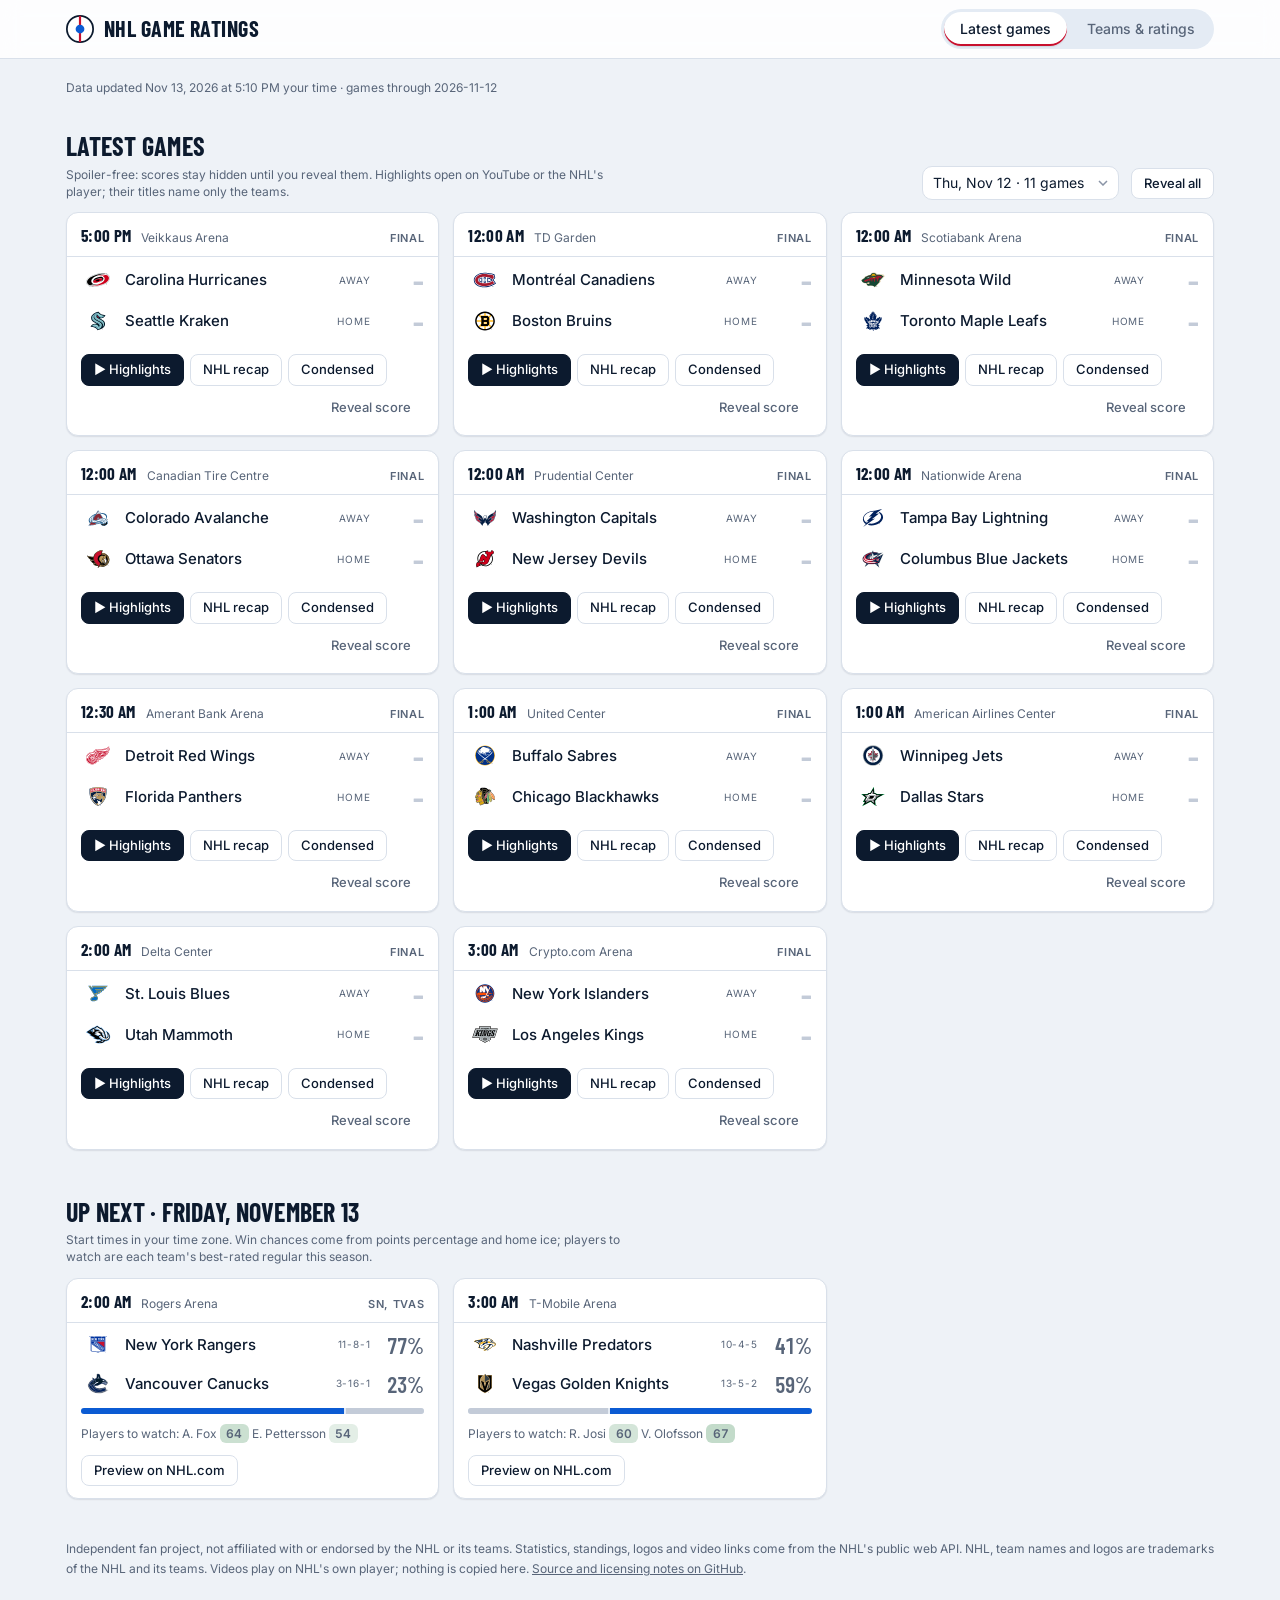
==== commit 4831f753: "Expected game score per skater-game and season 'vs Exp.' (outperforming or not) A least-squares mode" ====
--- a/site/index.html
+++ b/site/index.html
@@ -12,10 +12,10 @@
 <link rel="preconnect" href="https://fonts.googleapis.com">
 <link rel="preconnect" href="https://fonts.gstatic.com" crossorigin>
 <link rel="stylesheet" href="https://fonts.googleapis.com/css2?family=Barlow+Condensed:wght@500;600;700&family=Inter:wght@400;500;600&display=swap">
-<link rel="stylesheet" href="theme.css?v=20261113e">
-<link rel="stylesheet" href="app.css?v=20261113e">
+<link rel="stylesheet" href="theme.css?v=20261113k">
+<link rel="stylesheet" href="app.css?v=20261113k">
 <script src="vendor/d3.min.js"></script>
-<script src="runtime.js?v=20261113e"></script>
+<script src="runtime.js?v=20261113k"></script>
 </head>
 <body>
 <header class="app-head" id="top">
@@ -88,6 +88,7 @@
 
   <div class="view" data-view="players">
     <div class="players-split">
+      <div class="psplit" id="split-season">
   <section class="hr-sec" id="season">
     <div>
       <h2>Players</h2>
@@ -98,6 +99,7 @@
           <li><b>Game score</b> — each game's <i>xG Game Score</i>: shots, scoring chances (expected goals), assists, blocks, penalties, faceoffs, and the 5-on-5 chances for and against while on the ice. It's ranked against every game at the position: 50 is average, 70 beats 91% of games, 90 beats 99.6%.</li>
           <li><b>Rating</b> — starts from last season and moves a little toward each new game score, so one big night can't make a star. 50 is the average player, 70 about the top 2%.</li>
           <li><b>Goalies</b> — goals saved above expected: the chance quality of every shot faced minus goals allowed.</li>
+          <li><b>vs Exp.</b> — average game score minus the score expected before each game from the player's rating, ice time, both teams' strength, home ice and back-to-backs. Positive means outperforming; single games swing about ±11, so trust it after 15–20 games.</li>
           <li><b>Play-driving</b> — the team's 5-on-5 expected-goal edge per 60 minutes with the player on the ice, as a running rating; short nights count less.</li>
         </ul>
         <a href="#method">Full method</a>
@@ -113,6 +115,7 @@
           <th data-field="rating" title="Running estimate after the latest game, started from last season">Rating</th>
           <th data-field="since_start" title="Change since the start of the season">± Season</th>
           <th data-field="avg" title="Average game score this season">Avg game</th>
+          <th data-field="vs_exp" title="Average game score minus what was expected before each game from his rating, ice time, both teams' strength, home ice and back-to-backs">vs Exp.</th>
           <th data-field="last5" title="Average game score, last five games">Last 5</th>
           <th data-field="drive" title="5-on-5 expected-goal edge with the player on the ice, as a running rating">Play-driving</th>
         </tr></thead>
@@ -120,9 +123,8 @@
       </table>
     </div>
   </section>
-  <section class="hr-sec" id="trends">
-    <div class="hr-trend-grid" id="player-trend">
-      <h3>Player trend</h3>
+    <section class="hr-sec hr-trend-grid" id="player-trend" aria-live="polite">
+      <div class="pt-head"><h3 data-draw="playerName">Player</h3><button type="button" class="btn btn-ghost pt-close" id="pt-close">Close ✕</button></div>
       <p class="hr-lede" data-draw="playerText">—</p>
       <div class="hr-key" aria-hidden="true">
         <span><i class="hr-sw hr-sw-dot"></i>Game score</span>
@@ -131,9 +133,11 @@
         <span><i class="hr-sw hr-sw-ref"></i>League average</span>
       </div>
       <div class="hr-chart" data-source="rolling" data-draw="playerChart"></div>
-    </div>
-
-    <div class="hr-trend-grid" id="hot">
+      <div class="pt-stats" data-source="rolling season" data-draw="playerStats"></div>
+    </section>
+      </div>
+      <div class="psplit" id="split-hot">
+    <section class="hr-sec hr-trend-grid" id="hot">
       <h3>Who's trending</h3>
       <p class="hr-sub">Last five games against the season average (6+ games played).</p>
       <div class="hr-scroll">
@@ -150,8 +154,8 @@
           <tbody data-draw="hotRows"></tbody>
         </table>
       </div>
-    </div>
-  </section>
+    </section>
+      </div>
     </div>
   </div>
 
@@ -345,6 +349,7 @@
 
   <details id="method">
     <summary>How the ratings work</summary>
+    <div class="method-body">
     <p>Two layers: a <strong>game score</strong> says what happened in one game; a <strong>rating</strong> says how good a player is, and is updated after every game. One game is a very noisy sample, and goals are the noisiest part of it, so both lean on shots and expected goals rather than on goals.</p>
     <p><strong>Expected goals (xG)</strong> is the chance that a shot becomes a goal, from a model trained on <span data-draw="methodXg">the two previous NHL seasons</span> and then frozen: shot distance, angle, shot type, rebound, off a turnover, power play, shorthanded, empty net.</p>
     <p><strong>Game score.</strong> Skaters get an <em>xG Game Score</em>: Dom Luszczyszyn's published Game Score (0.75 × goals + 0.70 × primary assists + 0.55 × secondary assists + 0.075 × shots on goal + 0.05 × blocks + 0.15 × penalties drawn − 0.15 × taken + 0.01 × faceoffs won − 0.01 × lost + 0.05 × 5-on-5 shot attempts for on ice − 0.05 × against + 0.15 × 5-on-5 goals for on ice − 0.15 × against), with goals replaced by the player's own expected goals and the on-ice shot-attempt and goal terms replaced by on-ice 5-on-5 expected goals for and against. Goalies get goals saved above expected. Each game's number is ranked against every game this season at the position (forwards, defense, goalies) and the rank placed on a 0–100 bell curve centred on 50: 70 beats 91% of games, 80 beats 98%, 90 beats 99.6%.</p>
@@ -353,6 +358,7 @@
     <p><strong>Limits:</strong> these numbers only see what the play-by-play and shift charts record. Defensive positioning, zone exits and passes that don't lead to a shot are invisible, and on-ice numbers depend on teammates. Treat a single game as a summary, not a verdict.</p>
     <p><strong>Sources:</strong> Game Score — Luszczyszyn, Hockey Graphs (2016). Why shots and xG beat goals in small samples — Macdonald, Lennon &amp; Sturdivant (2012). Rating updates — state-space models as in Glickman &amp; Stern (1998) and Lopez, Matthews &amp; Baumer (2018), applied here to players.</p>
     <p><strong>Data and video:</strong> statistics, standings and team logos come from the NHL's public web API (boxscores, play-by-play and shift charts), documented by the community project NHL-API-Reference. Highlight links open NHL.com or YouTube, which host the videos; nothing is copied here. This page is an independent fan project and is not affiliated with or endorsed by the NHL or its teams. NHL and team names and logos are trademarks of the NHL and its teams.</p>
+    </div>
   </details>
   </div>
 </div>
@@ -363,6 +369,6 @@
   <a href="https://github.com/k-sufliarsky/nhl-stats">Source and licensing notes on GitHub</a>.
 </footer>
 </main>
-<script src="app.js?v=20261113e"></script>
+<script src="app.js?v=20261113k"></script>
 </body>
 </html>
--- a/site/app.css
+++ b/site/app.css
@@ -326,13 +326,46 @@
 .view[hidden] { display: none; }
 .players-split { display: flex; flex-direction: column; gap: var(--cds-gap-xl); min-width: 0; }
 #season tr.on td { background: var(--color-accent-soft); }
+/* No player picked: the table spans the page. Pick one: the table narrows and the player's chart and stats open beside it. */
+.psplit { display: flex; flex-direction: column; gap: var(--cds-gap-xl); min-width: 0; }
+.psplit:not(.has-player) #player-trend { display: none; }
+.pt-head { display: flex; align-items: center; justify-content: space-between; gap: 8px; }
+.pt-head h3 { margin: 0; }
+.pt-close { padding: 4px 10px; font-size: 12px; }
+.pt-stats { display: grid; grid-template-columns: repeat(6, minmax(0, 1fr)); gap: 6px; }
+@media (max-width: 560px) { .pt-stats { grid-template-columns: repeat(3, minmax(0, 1fr)); } }
+.pt-stat { background: var(--color-panel); border: 1px solid var(--color-border-line); border-radius: 10px; padding: 7px 8px; display: flex; flex-direction: column; gap: 2px; min-width: 0; }
+.pt-stat b { font-family: var(--font-display); font-size: 19px; line-height: 1.1; font-variant-numeric: tabular-nums; white-space: nowrap; }
+.pt-stat span { font-size: 10px; color: var(--color-fg-muted); text-transform: uppercase; letter-spacing: .04em; white-space: nowrap; overflow: hidden; text-overflow: ellipsis; }
 @media (min-width: 1080px) {
-  .players-split { display: grid; grid-template-columns: minmax(0, 1.3fr) minmax(0, 1fr); gap: 28px; align-items: start; }
-  .players-split #season .hr-scroll { max-height: min(720px, calc(100vh - var(--head-h, 59px) - var(--scope-h, 0px) - 120px)); overflow: auto; }
-  .players-split #season thead th { position: sticky; top: 0; z-index: 2; background: var(--color-panel); }
-  .players-split #trends { position: sticky; top: calc(var(--head-h, 59px) + var(--scope-h, 0px) + 56px); }
-  .players-split #trends .hr-chart { min-height: 0; }
-}
-@media (min-width: 1080px) { .players-split .hr-bar i { display: none; } }
+  .psplit.has-player { display: grid; grid-template-columns: minmax(0, 1.2fr) minmax(0, 1fr); gap: 28px; align-items: start; }
+  .psplit.has-player #player-trend { position: sticky; top: calc(var(--head-h, 59px) + var(--scope-h, 0px) + 56px); }
+  .psplit.has-player .hr-bar i { display: none; }
+}
 .scope-logos .hr-logo.out { opacity: .4; }
 @media (max-width: 640px) { .hr-season .hr-bar i { display: none; } }
+
+/* Divisions: 2 x 2 on laptops, one column of four on phones */
+.scope-logos { display: grid; grid-template-columns: repeat(2, minmax(0, 1fr)); gap: 4px 24px; overflow: visible; flex-wrap: initial; }
+.scope-group { display: grid; grid-template-columns: 104px repeat(8, minmax(0, 1fr)); align-items: center; gap: 2px; }
+.scope-group .scope-div { margin-right: 6px; text-align: center; }
+.scope-div .short { display: none; }
+.scope-logos .hr-logo { width: auto; justify-self: center; }
+@media (max-width: 720px) {
+  .scope-logos { grid-template-columns: minmax(0, 1fr); gap: 2px; overflow: visible; }
+  .scope-group { grid-template-columns: 64px repeat(8, minmax(0, 1fr)); }
+  .scope-group .scope-div { padding: 3px 6px; font-size: 11px; margin-right: 4px; }
+  .scope-div .full { display: none; }
+  .scope-div .short { display: inline; }
+  .scope-logos .hr-logo { width: 100%; max-width: 36px; height: 28px; padding: 1px; }
+  .scope-logos .hr-logo img { width: 24px; height: 22px; }
+  .scope-now { font-size: 11px; }
+}
+
+.scope-avg { display: inline-block; margin-left: 6px; padding: 0 5px; border-radius: 6px; font-size: 11px; font-weight: 700; color: var(--color-fg); font-variant-numeric: tabular-nums; }
+.scope-chip[aria-pressed=true] .scope-avg { color: var(--color-fg); }
+.scope-group { grid-template-columns: max-content repeat(8, minmax(0, 1fr)); }
+@media (max-width: 720px) { .scope-group { grid-template-columns: max-content repeat(8, minmax(0, 1fr)); } .scope-avg { margin-left: 4px; padding: 0 3px; } }
+.hr details#method .method-body { columns: 2 340px; column-gap: 40px; margin-top: 10px; }
+.hr details#method .method-body p { max-width: none; margin: 0 0 12px; break-inside: avoid-column; }
+
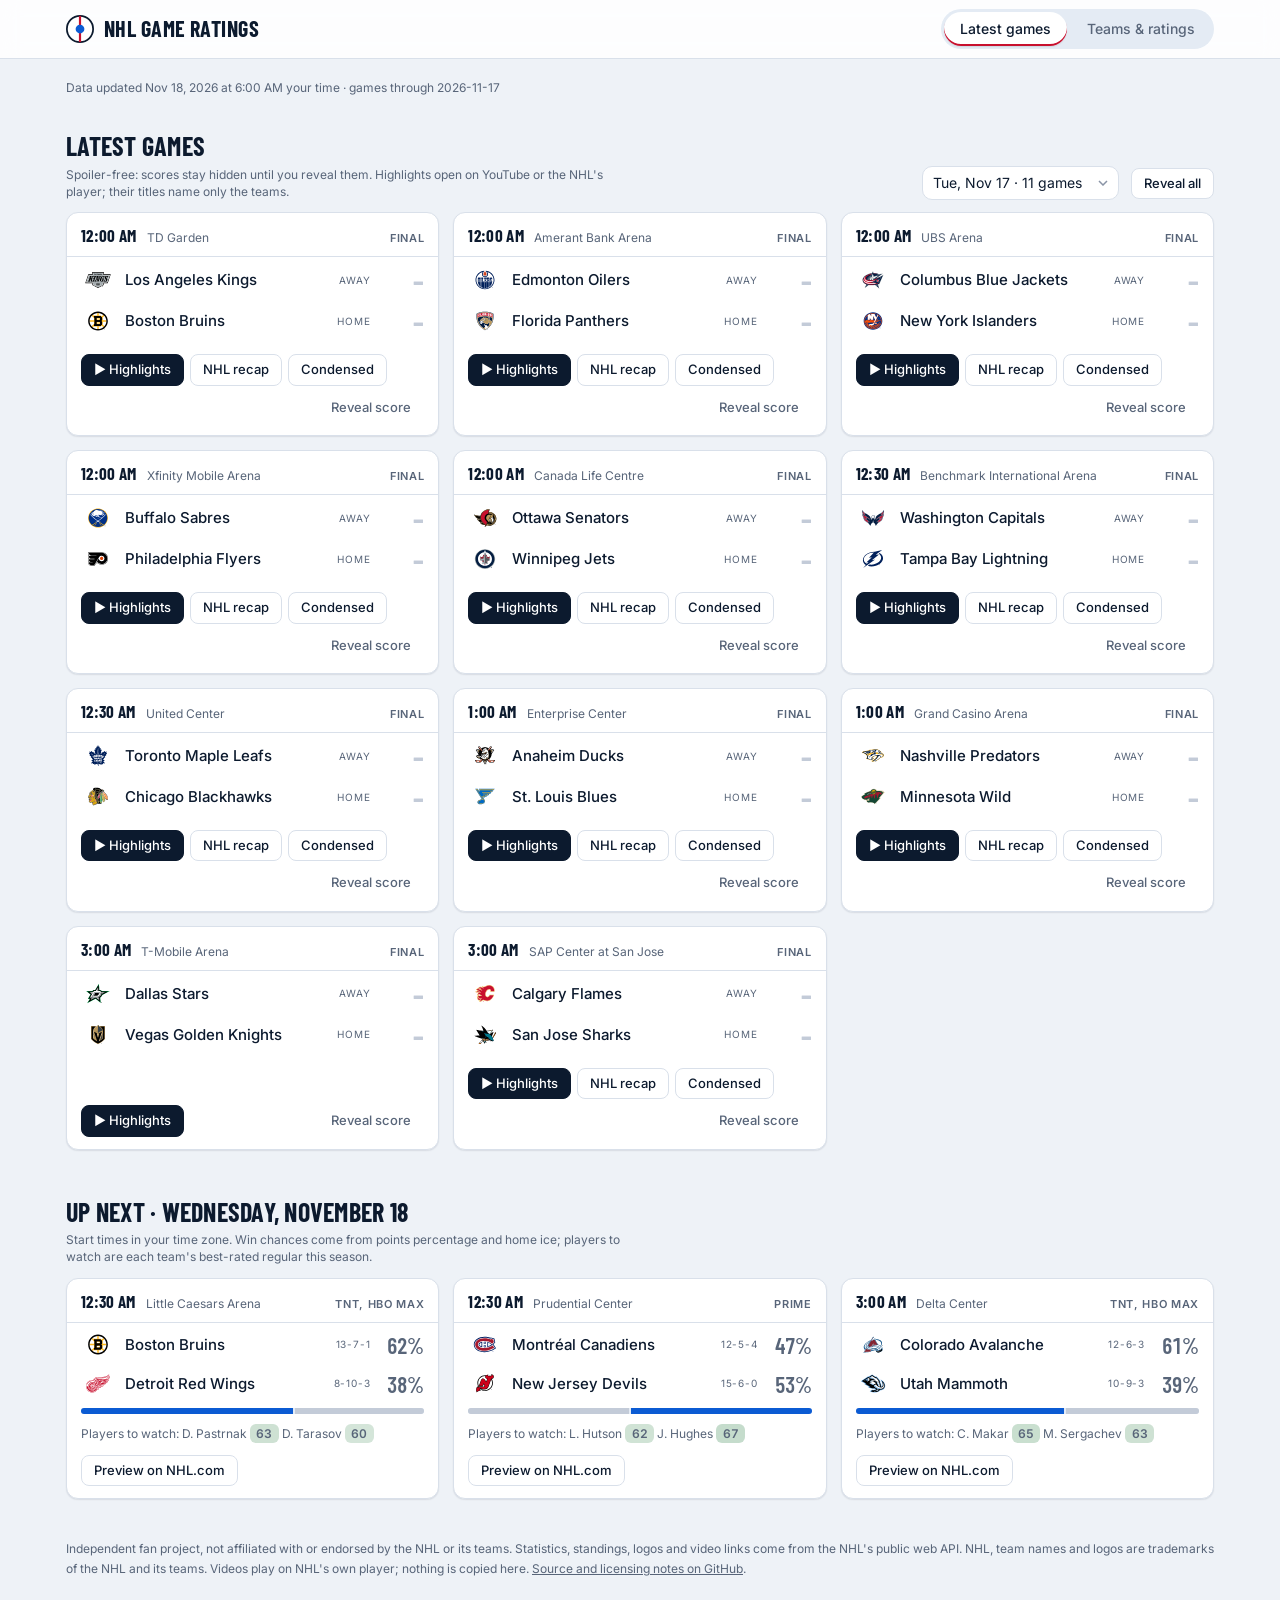
==== commit 8ad62738: "Team picker: the four divisions stacked in rows, bigger logos lined up in columns Co-Authored-By: Cl" ====
--- a/site/index.html
+++ b/site/index.html
@@ -12,10 +12,10 @@
 <link rel="preconnect" href="https://fonts.googleapis.com">
 <link rel="preconnect" href="https://fonts.gstatic.com" crossorigin>
 <link rel="stylesheet" href="https://fonts.googleapis.com/css2?family=Barlow+Condensed:wght@500;600;700&family=Inter:wght@400;500;600&display=swap">
-<link rel="stylesheet" href="theme.css?v=20261113k">
-<link rel="stylesheet" href="app.css?v=20261113k">
+<link rel="stylesheet" href="theme.css?v=20261118a">
+<link rel="stylesheet" href="app.css?v=20261118a">
 <script src="vendor/d3.min.js"></script>
-<script src="runtime.js?v=20261113k"></script>
+<script src="runtime.js?v=20261118a"></script>
 </head>
 <body>
 <header class="app-head" id="top">
@@ -369,6 +369,6 @@
   <a href="https://github.com/k-sufliarsky/nhl-stats">Source and licensing notes on GitHub</a>.
 </footer>
 </main>
-<script src="app.js?v=20261113k"></script>
+<script src="app.js?v=20261118a"></script>
 </body>
 </html>
--- a/site/app.css
+++ b/site/app.css
@@ -345,27 +345,27 @@
 .scope-logos .hr-logo.out { opacity: .4; }
 @media (max-width: 640px) { .hr-season .hr-bar i { display: none; } }
 
-/* Divisions: 2 x 2 on laptops, one column of four on phones */
-.scope-logos { display: grid; grid-template-columns: repeat(2, minmax(0, 1fr)); gap: 4px 24px; overflow: visible; flex-wrap: initial; }
-.scope-group { display: grid; grid-template-columns: 104px repeat(8, minmax(0, 1fr)); align-items: center; gap: 2px; }
-.scope-group .scope-div { margin-right: 6px; text-align: center; }
+/* Divisions: four rows, one under the other; one shared grid so the logos line up in columns */
+.scope-logos { display: grid; grid-template-columns: max-content repeat(8, minmax(0, 1fr)); gap: 2px 4px; overflow: visible; flex-wrap: initial; }
+.scope-group { grid-column: 1 / -1; display: grid; grid-template-columns: subgrid; align-items: center; gap: 0 4px; }
+.scope-group .scope-div { margin-right: 10px; justify-self: stretch; text-align: left; }
 .scope-div .short { display: none; }
-.scope-logos .hr-logo { width: auto; justify-self: center; }
+.scope-logos .hr-logo { width: 100%; max-width: 60px; height: 44px; padding: 2px; justify-self: center; }
+.scope-logos .hr-logo img { width: 40px; height: 38px; }
 @media (max-width: 720px) {
-  .scope-logos { grid-template-columns: minmax(0, 1fr); gap: 2px; overflow: visible; }
-  .scope-group { grid-template-columns: 64px repeat(8, minmax(0, 1fr)); }
+  .scope-logos { gap: 2px; }
+  .scope-group { gap: 0 2px; }
   .scope-group .scope-div { padding: 3px 6px; font-size: 11px; margin-right: 4px; }
   .scope-div .full { display: none; }
   .scope-div .short { display: inline; }
-  .scope-logos .hr-logo { width: 100%; max-width: 36px; height: 28px; padding: 1px; }
-  .scope-logos .hr-logo img { width: 24px; height: 22px; }
+  .scope-logos .hr-logo { max-width: 42px; height: 34px; padding: 1px; }
+  .scope-logos .hr-logo img { width: 30px; height: 28px; }
   .scope-now { font-size: 11px; }
 }
 
 .scope-avg { display: inline-block; margin-left: 6px; padding: 0 5px; border-radius: 6px; font-size: 11px; font-weight: 700; color: var(--color-fg); font-variant-numeric: tabular-nums; }
 .scope-chip[aria-pressed=true] .scope-avg { color: var(--color-fg); }
-.scope-group { grid-template-columns: max-content repeat(8, minmax(0, 1fr)); }
-@media (max-width: 720px) { .scope-group { grid-template-columns: max-content repeat(8, minmax(0, 1fr)); } .scope-avg { margin-left: 4px; padding: 0 3px; } }
+@media (max-width: 720px) { .scope-avg { margin-left: 4px; padding: 0 3px; } }
 .hr details#method .method-body { columns: 2 340px; column-gap: 40px; margin-top: 10px; }
 .hr details#method .method-body p { max-width: none; margin: 0 0 12px; break-inside: avoid-column; }
 
